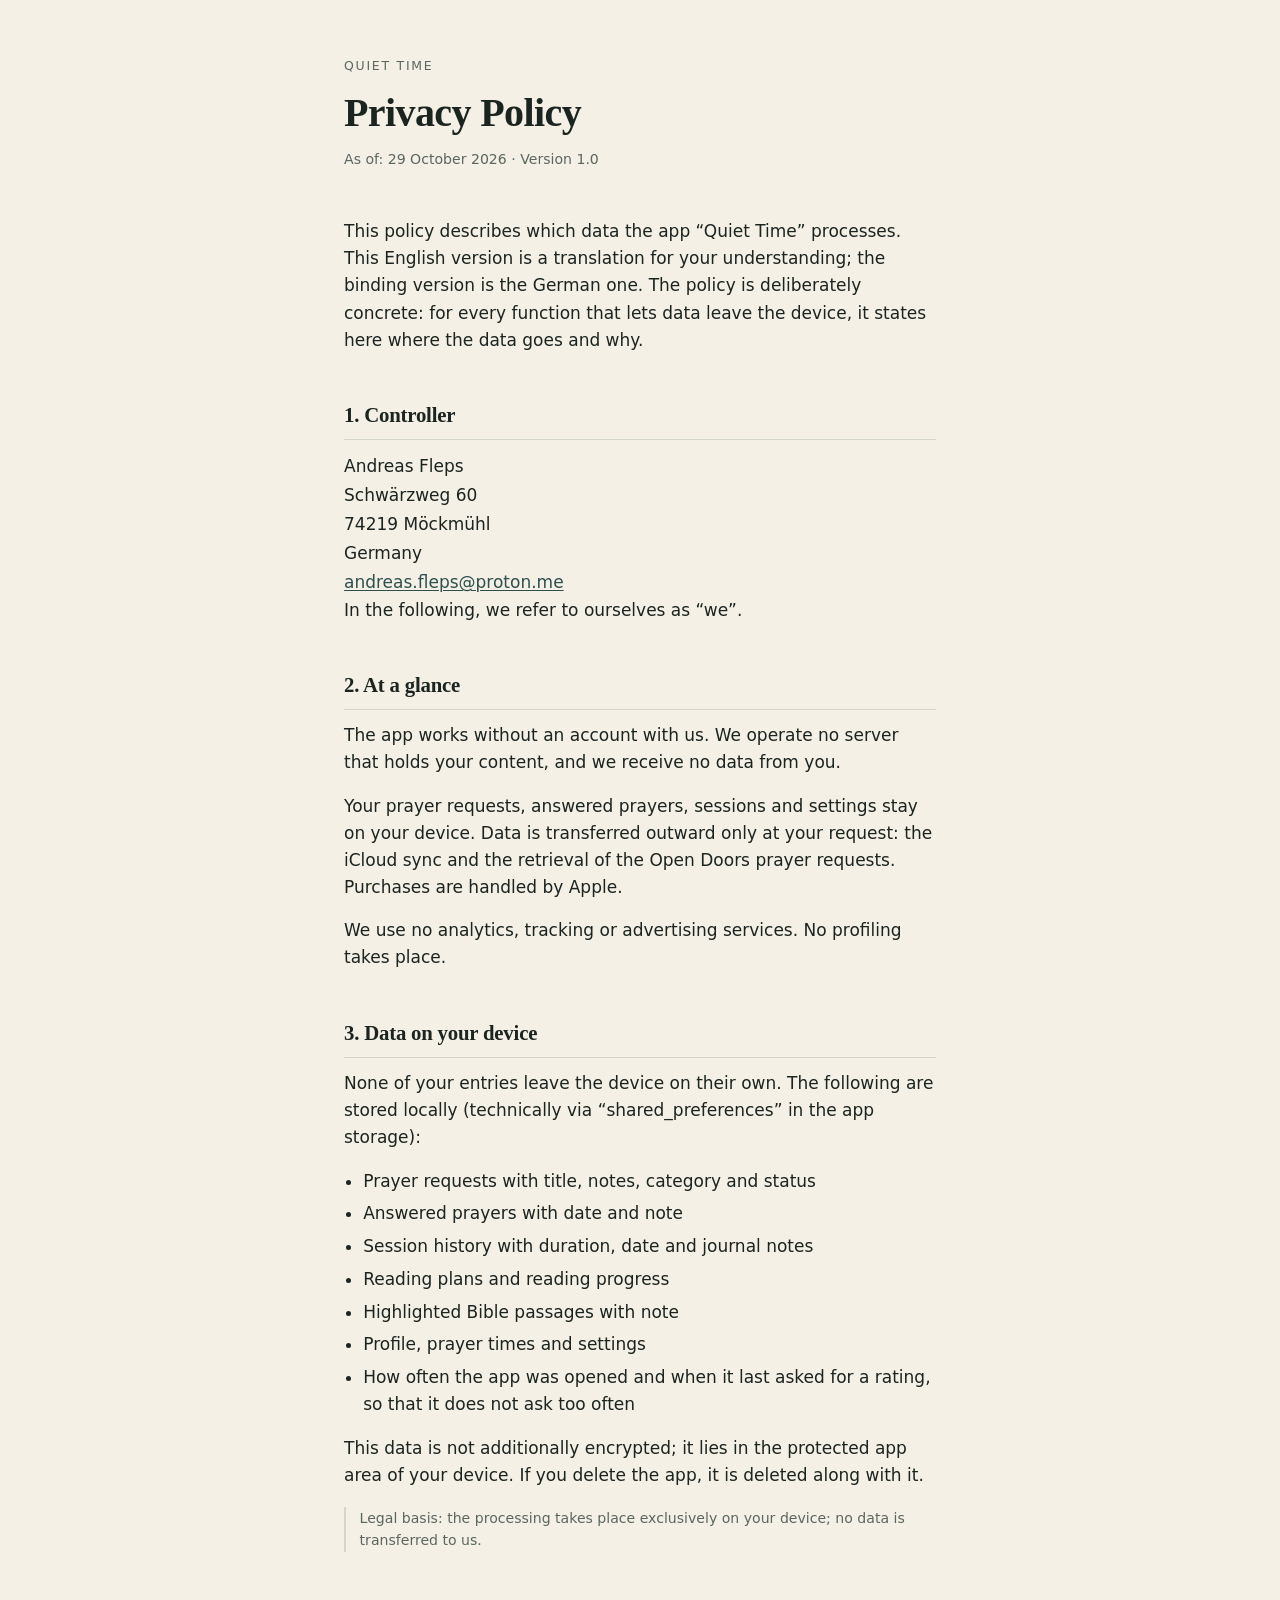
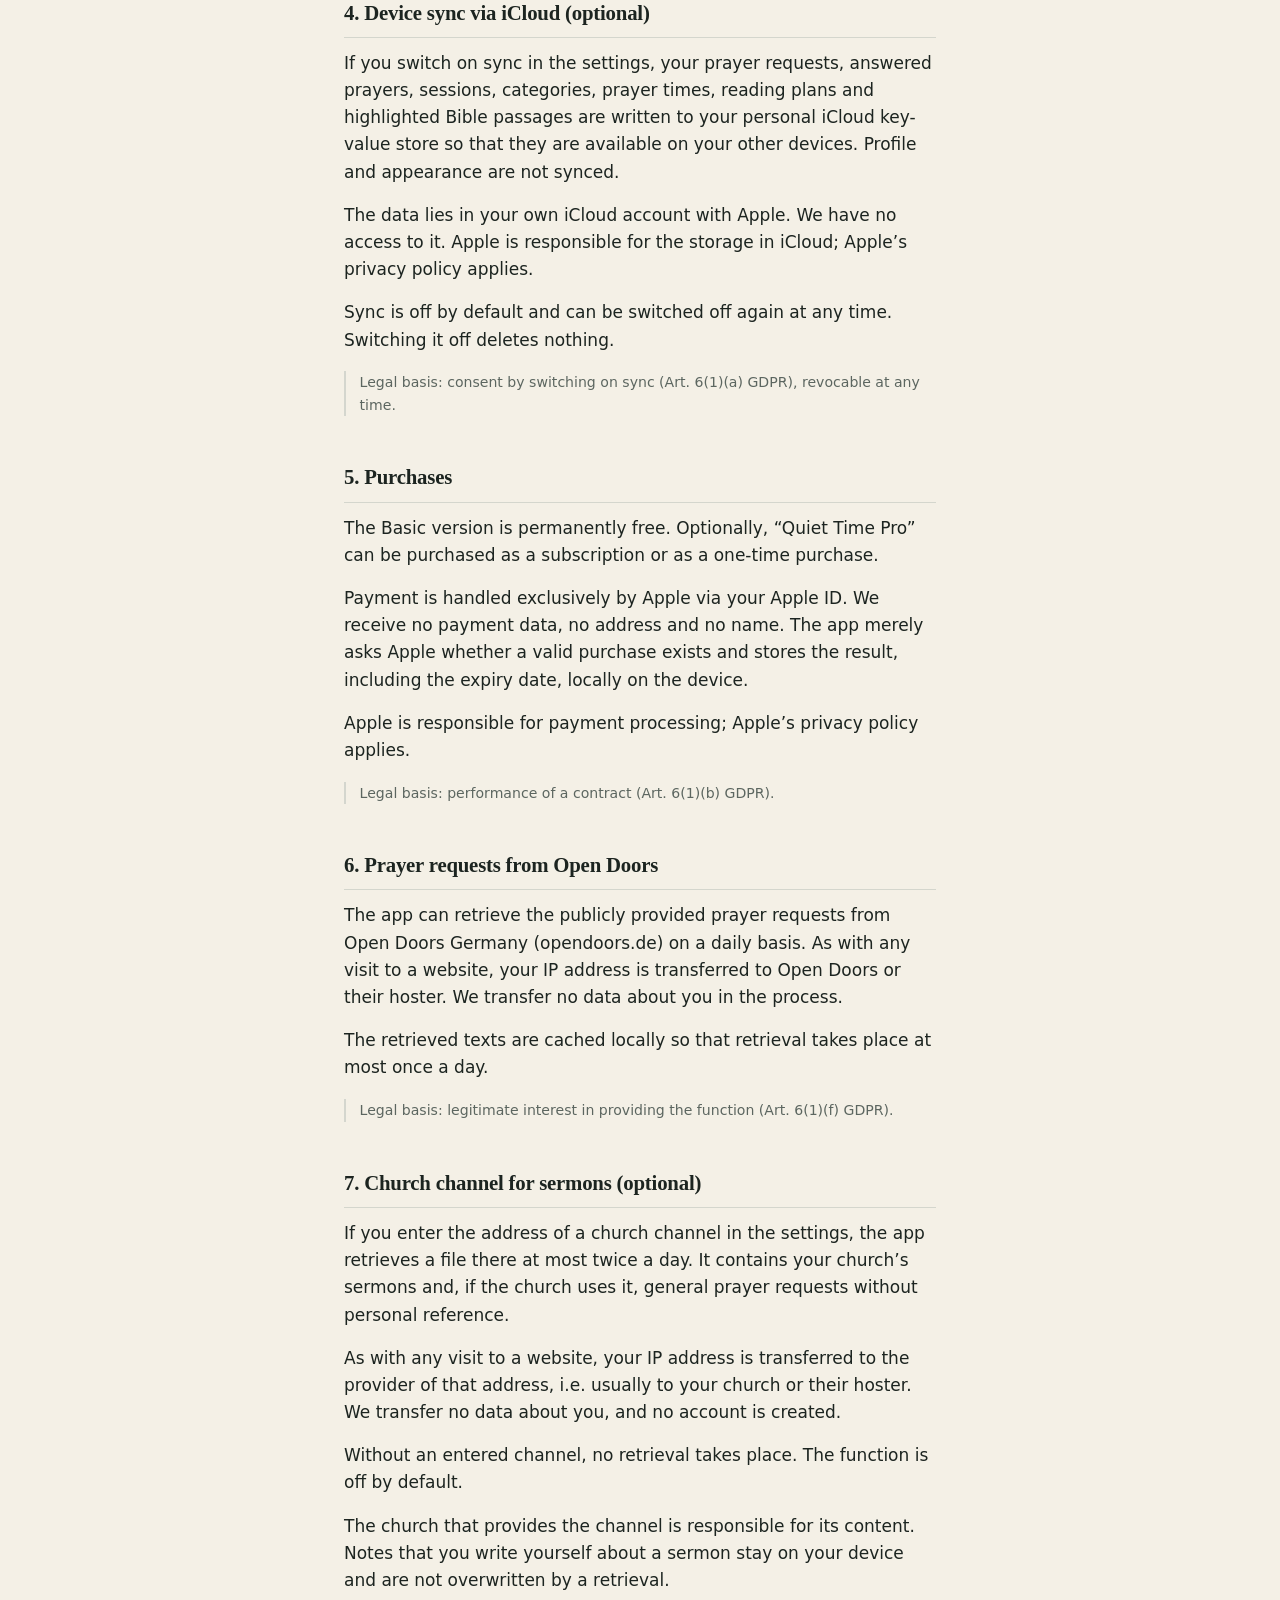
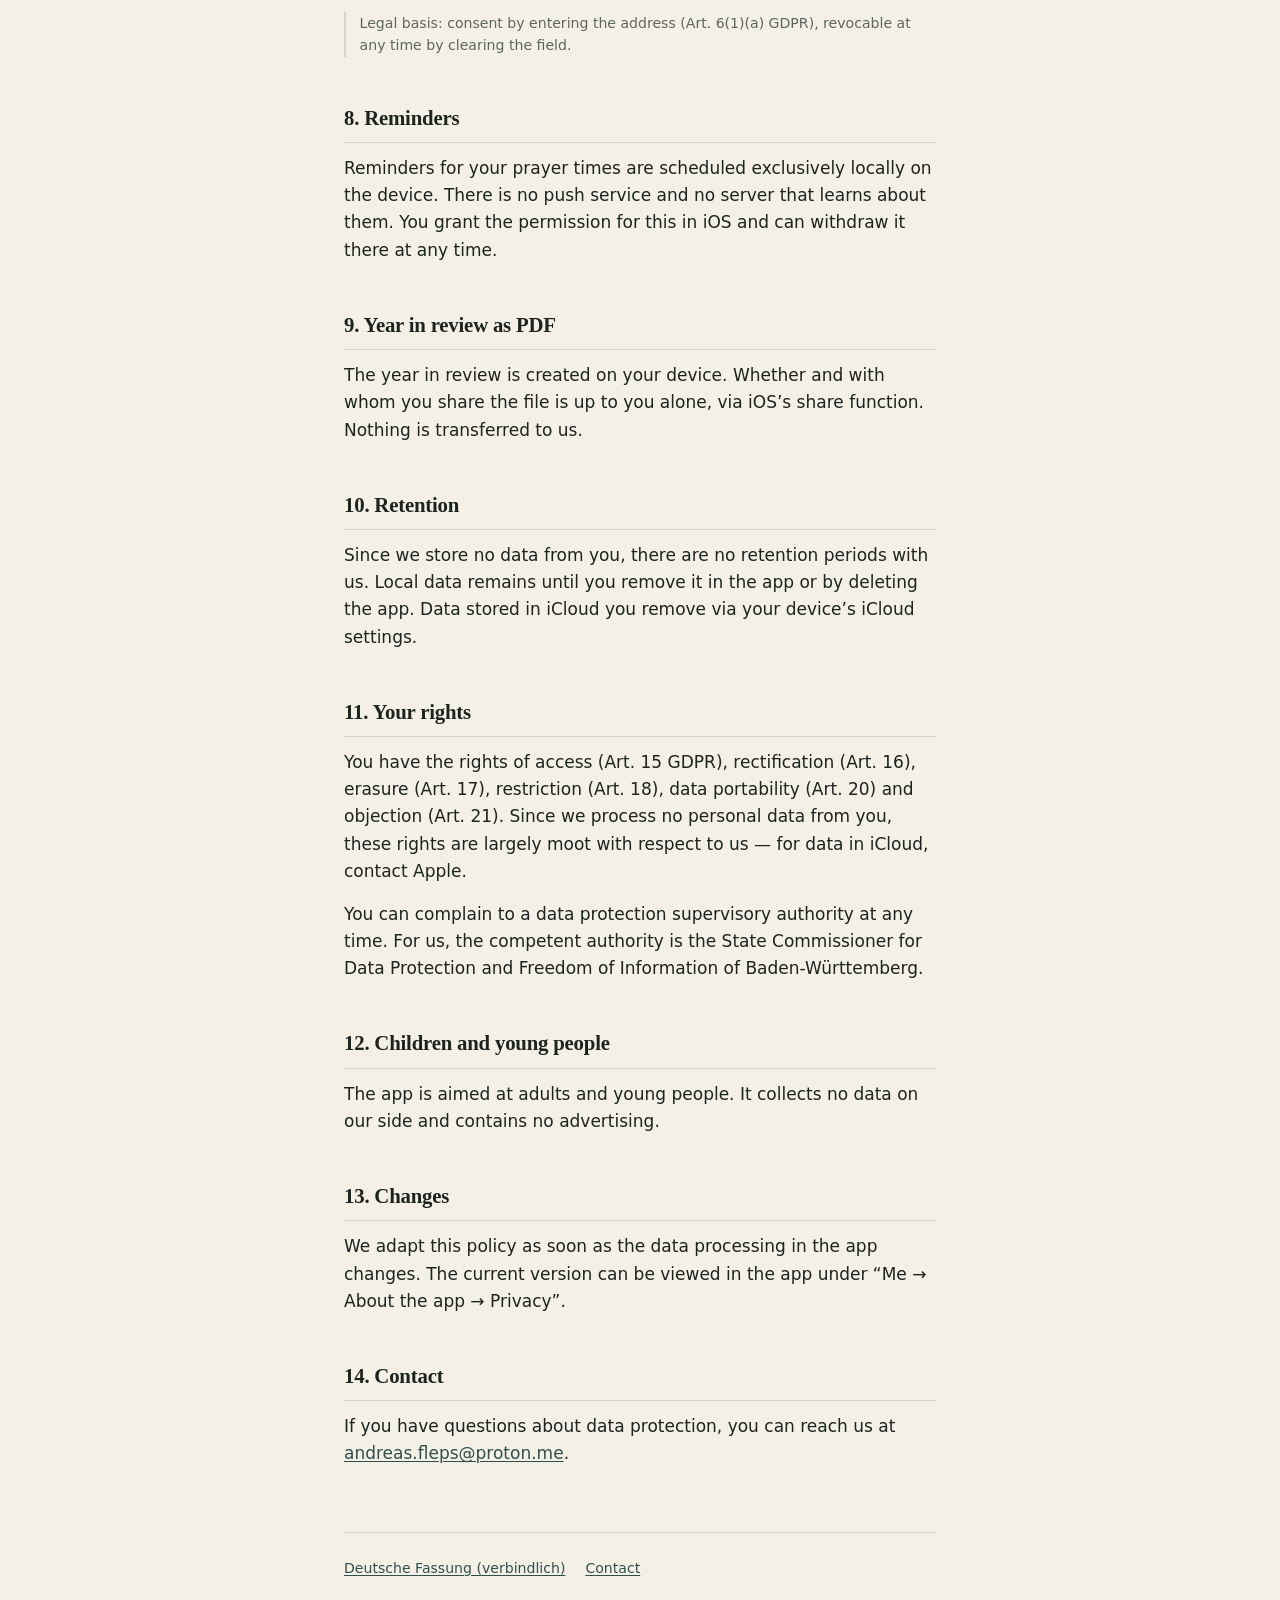
==== datenschutz-en.html @ 93ff6a2a "Datenschutz: englische Fassung, deutsche auf Stand 29. Oktober 2026 Co-Authored-By: Claude Sonnet 5." ====
<!DOCTYPE html>
<html lang="en">
<head>
<meta charset="utf-8">
<meta name="viewport" content="width=device-width, initial-scale=1">
<title>Privacy Policy — Quiet Time</title>
<meta name="description" content="Which data the app Quiet Time processes — and which it does not.">
<link rel="stylesheet" href="stil.css">
</head>
<body>
<div class="huelle">

  <header class="kopf">
    <p class="marke">Quiet Time</p>
    <h1>Privacy Policy</h1>
    <p class="stand">As of: 29 October 2026 · Version 1.0</p>
  </header>

  <p>This policy describes which data the app “Quiet Time” processes. This English version is a translation for your understanding; the binding version is the German one. The policy is deliberately concrete: for every function that lets data leave the device, it states here where the data goes and why.</p>

  <h2>1. Controller</h2>
  <address class="anschrift">
    Andreas Fleps<br>
    Schwärzweg 60<br>
    74219 Möckmühl<br>
    Germany<br>
    <a href="mailto:andreas.fleps@proton.me">andreas.fleps@proton.me</a>
  </address>
  <p>In the following, we refer to ourselves as “we”.</p>

  <h2>2. At a glance</h2>
  <p>The app works without an account with us. We operate no server that holds your content, and we receive no data from you.</p>
  <p>Your prayer requests, answered prayers, sessions and settings stay on your device. Data is transferred outward only at your request: the iCloud sync and the retrieval of the Open Doors prayer requests. Purchases are handled by Apple.</p>
  <p>We use no analytics, tracking or advertising services. No profiling takes place.</p>

  <h2>3. Data on your device</h2>
  <p>None of your entries leave the device on their own. The following are stored locally (technically via “shared_preferences” in the app storage):</p>
  <ul>
    <li>Prayer requests with title, notes, category and status</li>
    <li>Answered prayers with date and note</li>
    <li>Session history with duration, date and journal notes</li>
    <li>Reading plans and reading progress</li>
    <li>Highlighted Bible passages with note</li>
    <li>Profile, prayer times and settings</li>
    <li>How often the app was opened and when it last asked for a rating, so that it does not ask too often</li>
  </ul>
  <p>This data is not additionally encrypted; it lies in the protected app area of your device. If you delete the app, it is deleted along with it.</p>
  <p class="rechtsgrund">Legal basis: the processing takes place exclusively on your device; no data is transferred to us.</p>

  <h2>4. Device sync via iCloud (optional)</h2>
  <p>If you switch on sync in the settings, your prayer requests, answered prayers, sessions, categories, prayer times, reading plans and highlighted Bible passages are written to your personal iCloud key-value store so that they are available on your other devices. Profile and appearance are not synced.</p>
  <p>The data lies in your own iCloud account with Apple. We have no access to it. Apple is responsible for the storage in iCloud; Apple’s privacy policy applies.</p>
  <p>Sync is off by default and can be switched off again at any time. Switching it off deletes nothing.</p>
  <p class="rechtsgrund">Legal basis: consent by switching on sync (Art. 6(1)(a) GDPR), revocable at any time.</p>

  <h2>5. Purchases</h2>
  <p>The Basic version is permanently free. Optionally, “Quiet Time Pro” can be purchased as a subscription or as a one-time purchase.</p>
  <p>Payment is handled exclusively by Apple via your Apple ID. We receive no payment data, no address and no name. The app merely asks Apple whether a valid purchase exists and stores the result, including the expiry date, locally on the device.</p>
  <p>Apple is responsible for payment processing; Apple’s privacy policy applies.</p>
  <p class="rechtsgrund">Legal basis: performance of a contract (Art. 6(1)(b) GDPR).</p>

  <h2>6. Prayer requests from Open Doors</h2>
  <p>The app can retrieve the publicly provided prayer requests from Open Doors Germany (opendoors.de) on a daily basis. As with any visit to a website, your IP address is transferred to Open Doors or their hoster. We transfer no data about you in the process.</p>
  <p>The retrieved texts are cached locally so that retrieval takes place at most once a day.</p>
  <p class="rechtsgrund">Legal basis: legitimate interest in providing the function (Art. 6(1)(f) GDPR).</p>

  <h2>7. Church channel for sermons (optional)</h2>
  <p>If you enter the address of a church channel in the settings, the app retrieves a file there at most twice a day. It contains your church’s sermons and, if the church uses it, general prayer requests without personal reference.</p>
  <p>As with any visit to a website, your IP address is transferred to the provider of that address, i.e. usually to your church or their hoster. We transfer no data about you, and no account is created.</p>
  <p>Without an entered channel, no retrieval takes place. The function is off by default.</p>
  <p>The church that provides the channel is responsible for its content. Notes that you write yourself about a sermon stay on your device and are not overwritten by a retrieval.</p>
  <p class="rechtsgrund">Legal basis: consent by entering the address (Art. 6(1)(a) GDPR), revocable at any time by clearing the field.</p>

  <h2>8. Reminders</h2>
  <p>Reminders for your prayer times are scheduled exclusively locally on the device. There is no push service and no server that learns about them. You grant the permission for this in iOS and can withdraw it there at any time.</p>

  <h2>9. Year in review as PDF</h2>
  <p>The year in review is created on your device. Whether and with whom you share the file is up to you alone, via iOS’s share function. Nothing is transferred to us.</p>

  <h2>10. Retention</h2>
  <p>Since we store no data from you, there are no retention periods with us. Local data remains until you remove it in the app or by deleting the app. Data stored in iCloud you remove via your device’s iCloud settings.</p>

  <h2>11. Your rights</h2>
  <p>You have the rights of access (Art. 15 GDPR), rectification (Art. 16), erasure (Art. 17), restriction (Art. 18), data portability (Art. 20) and objection (Art. 21). Since we process no personal data from you, these rights are largely moot with respect to us — for data in iCloud, contact Apple.</p>
  <p>You can complain to a data protection supervisory authority at any time. For us, the competent authority is the State Commissioner for Data Protection and Freedom of Information of Baden-Württemberg.</p>

  <h2>12. Children and young people</h2>
  <p>The app is aimed at adults and young people. It collects no data on our side and contains no advertising.</p>

  <h2>13. Changes</h2>
  <p>We adapt this policy as soon as the data processing in the app changes. The current version can be viewed in the app under “Me → About the app → Privacy”.</p>

  <h2>14. Contact</h2>
  <p>If you have questions about data protection, you can reach us at <a href="mailto:andreas.fleps@proton.me">andreas.fleps@proton.me</a>.</p>

  <footer class="fuss">
    <a href="datenschutz.html">Deutsche Fassung (verbindlich)</a>
    <a href="mailto:andreas.fleps@proton.me">Contact</a>
  </footer>

</div>
</body>
</html>
---- stil.css ----
/* Farben und Typografie der App „Stille Zeit" —
   Schiefergrün, Sandton, warmes Gold. */

:root {
  --sand: #f4f0e6;
  --karte: #ffffff;
  --tinte: #1c2420;
  --tinte-leise: #5c6660;
  --schiefer: #2f4f4f;
  --gold: #a8863f;
  --linie: rgba(47, 79, 79, 0.16);
  --linie-zart: rgba(47, 79, 79, 0.08);
}

@media (prefers-color-scheme: dark) {
  :root {
    --sand: #141a18;
    --karte: #1e2624;
    --tinte: #e8e4d9;
    --tinte-leise: #9aa49e;
    --schiefer: #8fb3a8;
    --gold: #c4a35a;
    --linie: rgba(143, 179, 168, 0.22);
    --linie-zart: rgba(143, 179, 168, 0.1);
  }
}

* {
  box-sizing: border-box;
}

body {
  margin: 0;
  padding: 0;
  background: var(--sand);
  color: var(--tinte);
  font-family: system-ui, -apple-system, "Segoe UI", Roboto, sans-serif;
  font-size: 17px;
  line-height: 1.6;
  -webkit-font-smoothing: antialiased;
}

.huelle {
  max-width: 40rem;
  margin: 0 auto;
  padding: 3.5rem 1.5rem 5rem;
}

/* ── Kopf ── */

.kopf {
  margin-bottom: 3rem;
}

.marke {
  font-size: 0.78rem;
  letter-spacing: 0.14em;
  text-transform: uppercase;
  color: var(--tinte-leise);
  margin: 0 0 0.9rem;
}

h1 {
  font-family: ui-serif, Georgia, "Times New Roman", serif;
  font-size: clamp(1.9rem, 5vw, 2.5rem);
  font-weight: 600;
  letter-spacing: -0.015em;
  line-height: 1.15;
  text-wrap: balance;
  margin: 0 0 0.7rem;
}

.stand {
  font-size: 0.88rem;
  color: var(--tinte-leise);
  margin: 0;
}

.vorspann {
  font-size: 1.05rem;
  color: var(--tinte-leise);
  margin: 0;
}

/* ── Text ── */

h2 {
  font-family: ui-serif, Georgia, "Times New Roman", serif;
  font-size: 1.3rem;
  font-weight: 600;
  letter-spacing: -0.01em;
  margin: 2.75rem 0 0.75rem;
  padding-bottom: 0.5rem;
  border-bottom: 1px solid var(--linie);
}

h3 {
  font-size: 1.02rem;
  font-weight: 600;
  margin: 1.9rem 0 0.4rem;
}

p {
  margin: 0 0 1rem;
}

ul {
  margin: 0 0 1rem;
  padding-left: 1.2rem;
}

li {
  margin-bottom: 0.35rem;
}

a {
  color: var(--schiefer);
  text-decoration-thickness: 1px;
  text-underline-offset: 2px;
}

a:hover {
  color: var(--gold);
}

a:focus-visible {
  outline: 2px solid var(--gold);
  outline-offset: 2px;
  border-radius: 2px;
}

.anschrift {
  font-style: normal;
  line-height: 1.7;
}

/* ── Karten und Hinweise ── */

.karte {
  background: var(--karte);
  border: 1px solid var(--linie);
  border-radius: 12px;
  padding: 1.25rem 1.4rem;
  margin: 1.5rem 0;
}

.karte p:last-child {
  margin-bottom: 0;
}

.rechtsgrund {
  font-size: 0.88rem;
  color: var(--tinte-leise);
  border-left: 2px solid var(--linie);
  padding-left: 0.85rem;
  margin: 1.1rem 0 1.5rem;
}

/* ── Fuß ── */

.fuss {
  margin-top: 4rem;
  padding-top: 1.5rem;
  border-top: 1px solid var(--linie);
  font-size: 0.88rem;
  color: var(--tinte-leise);
  display: flex;
  gap: 1.25rem;
  flex-wrap: wrap;
}
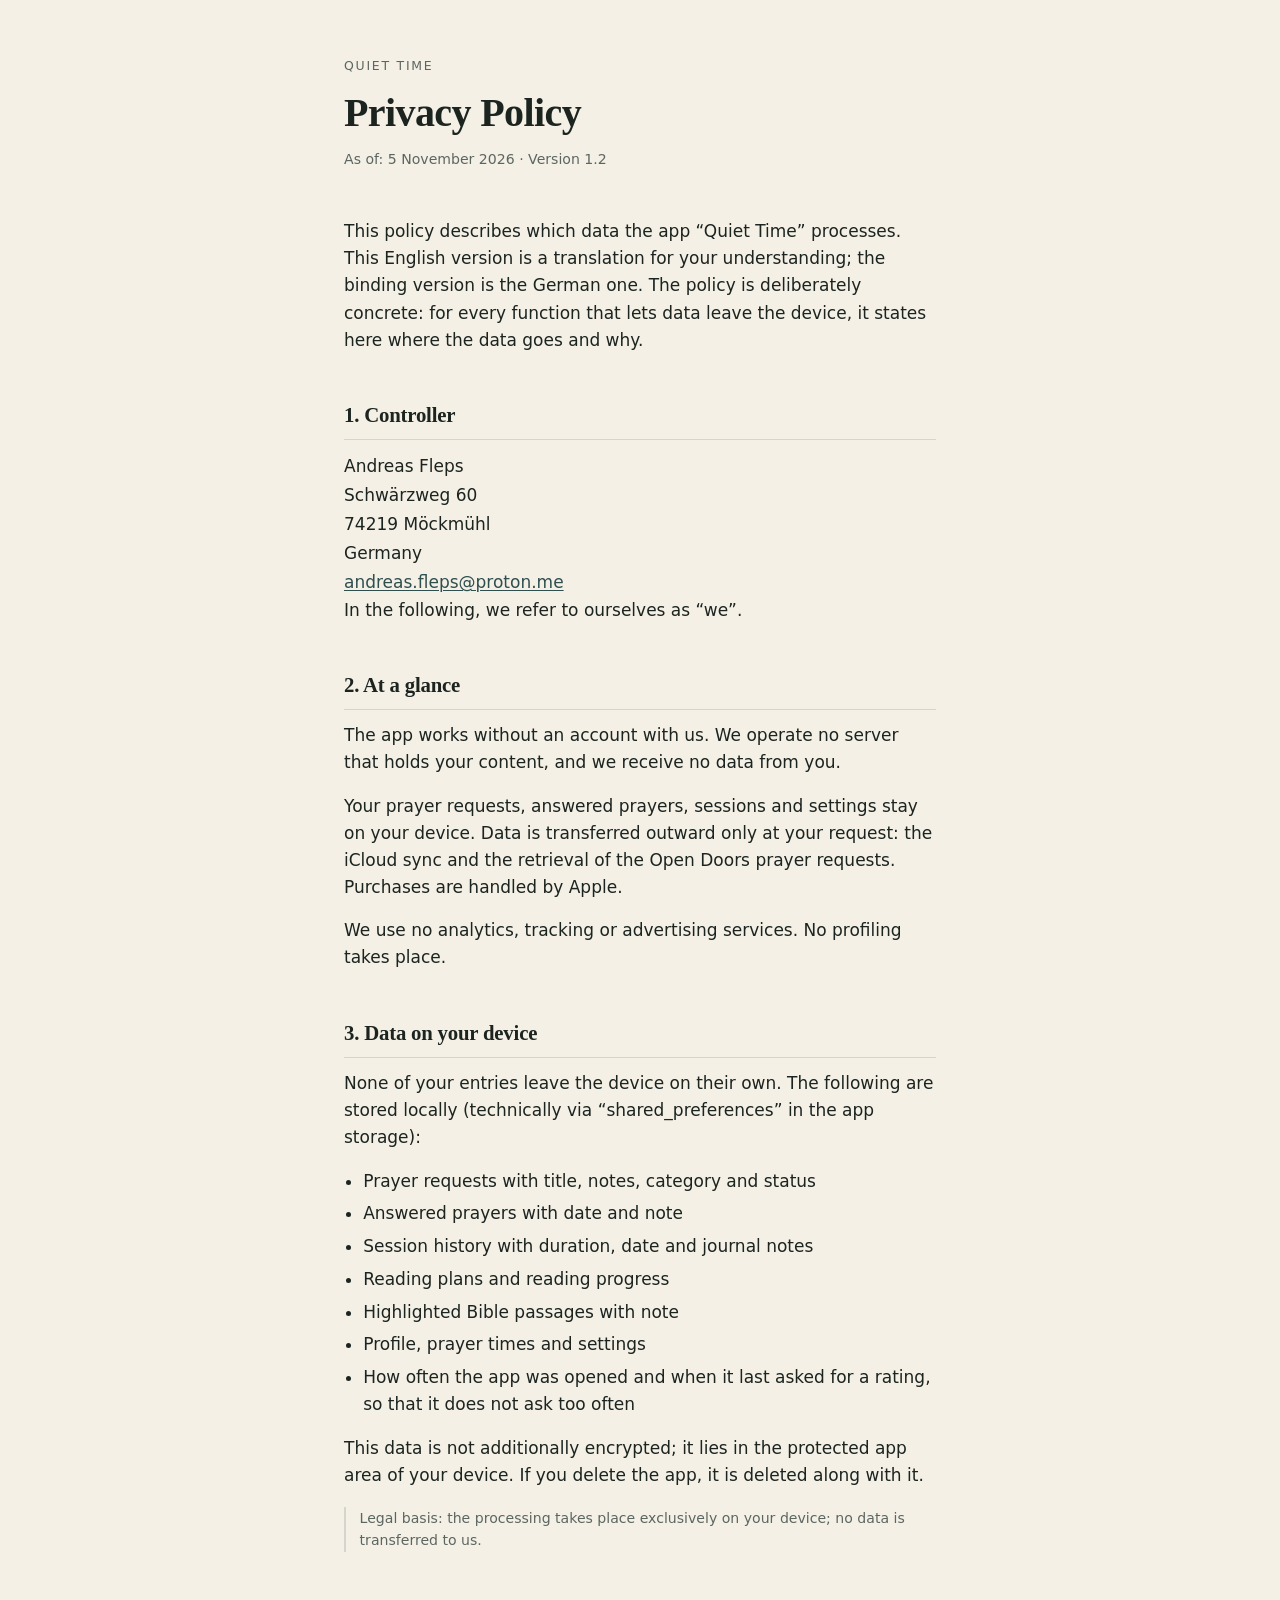
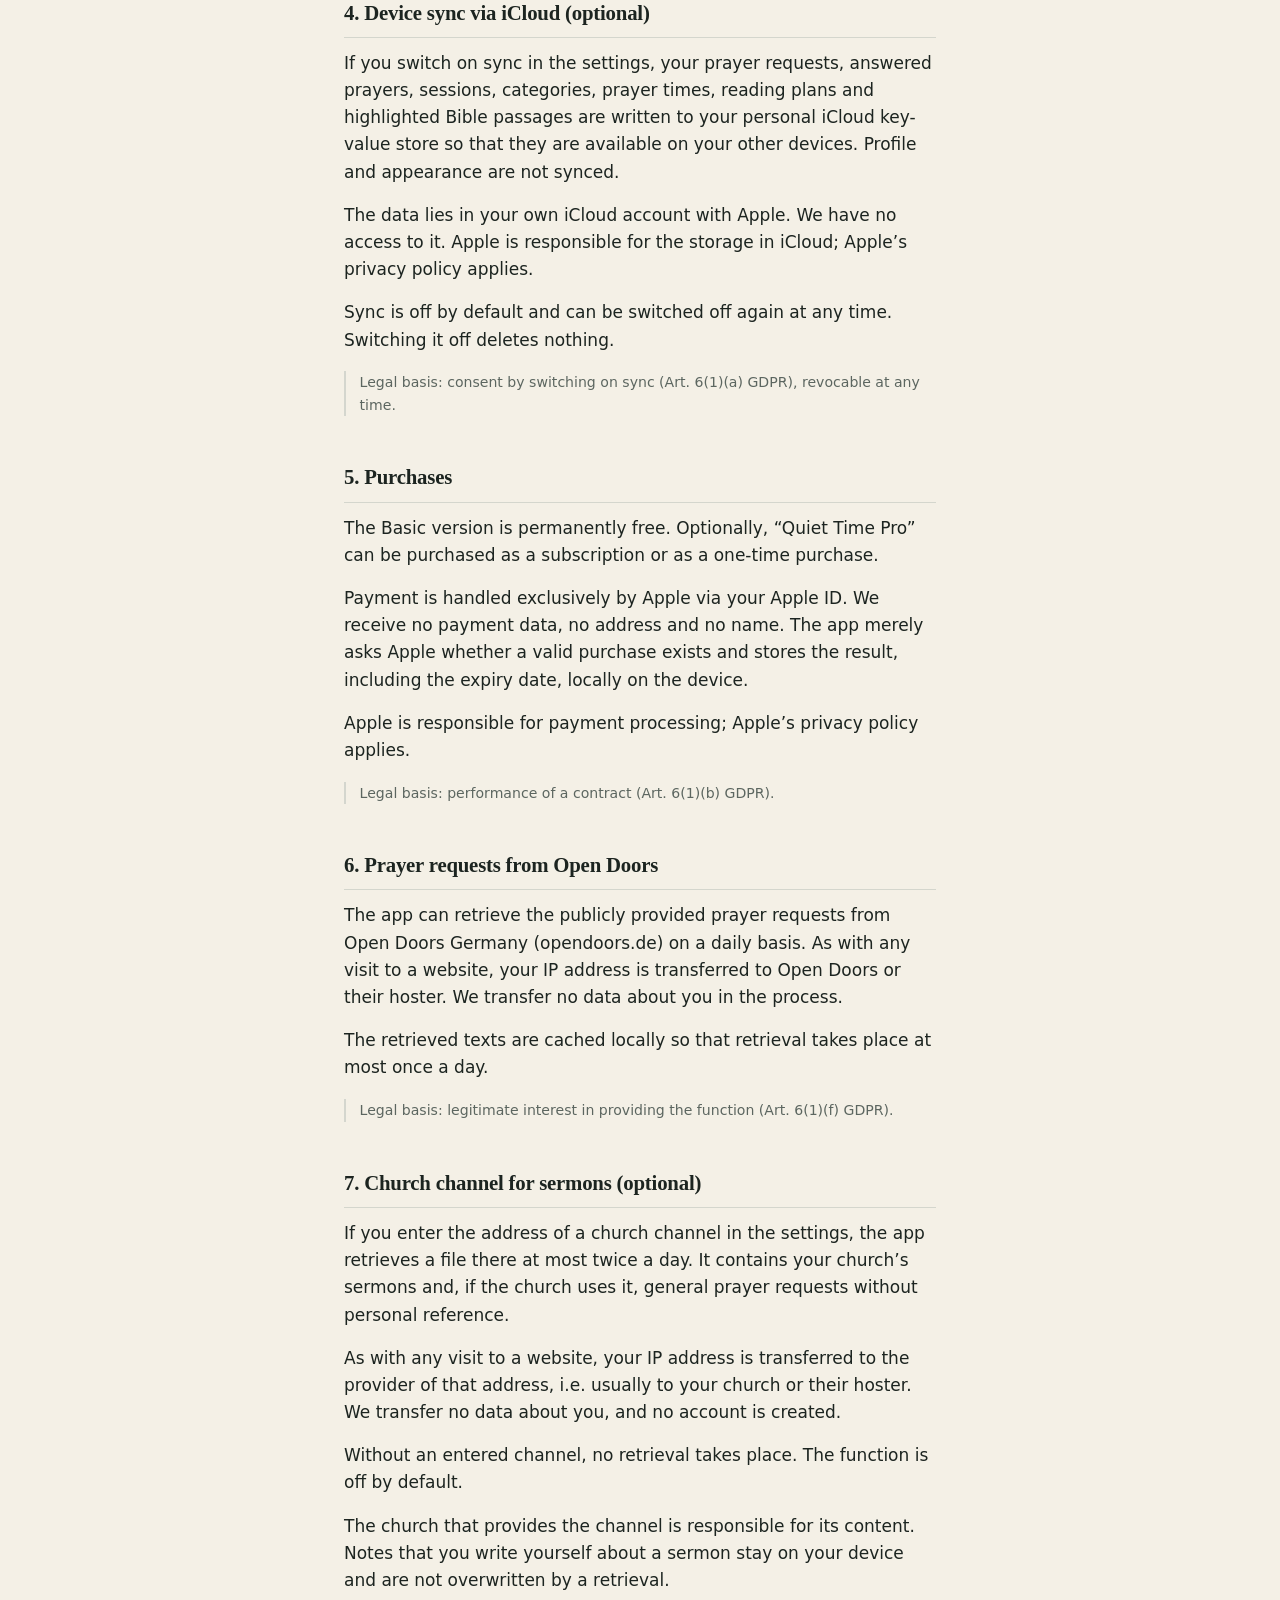
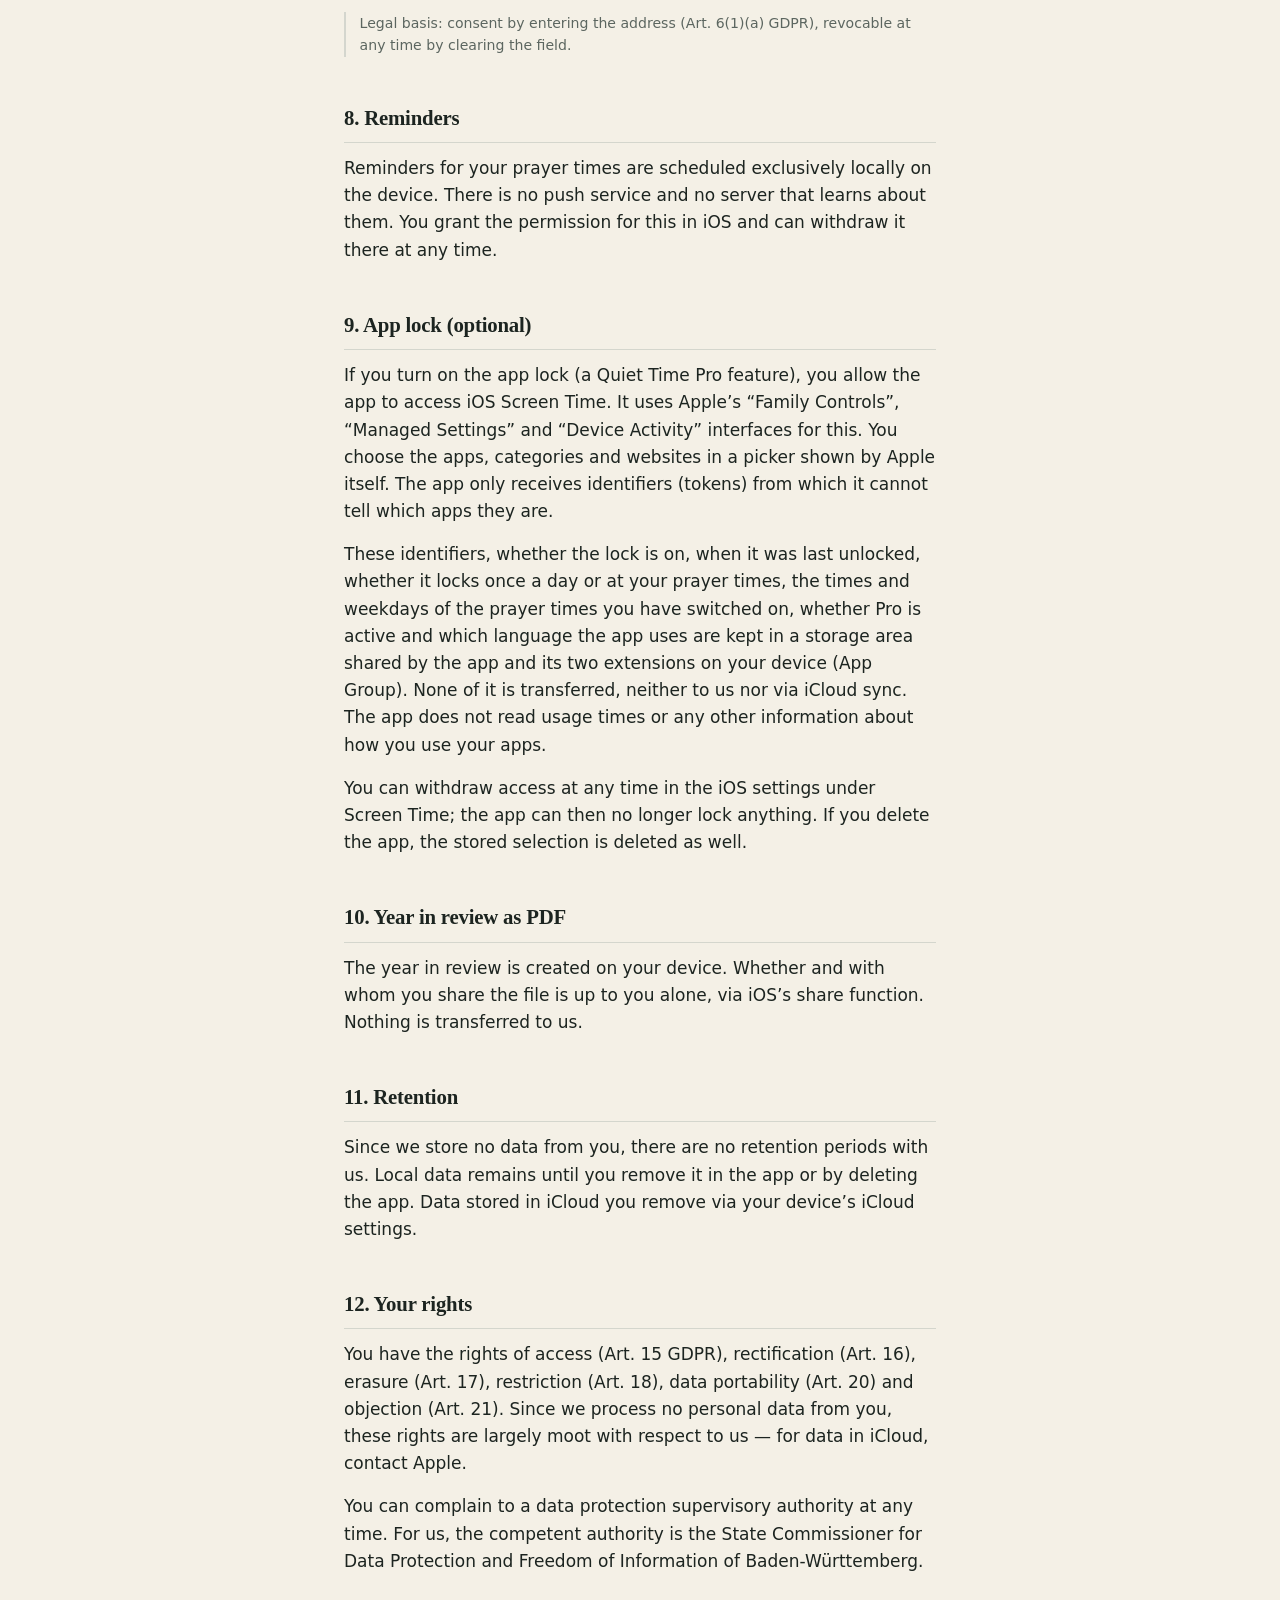
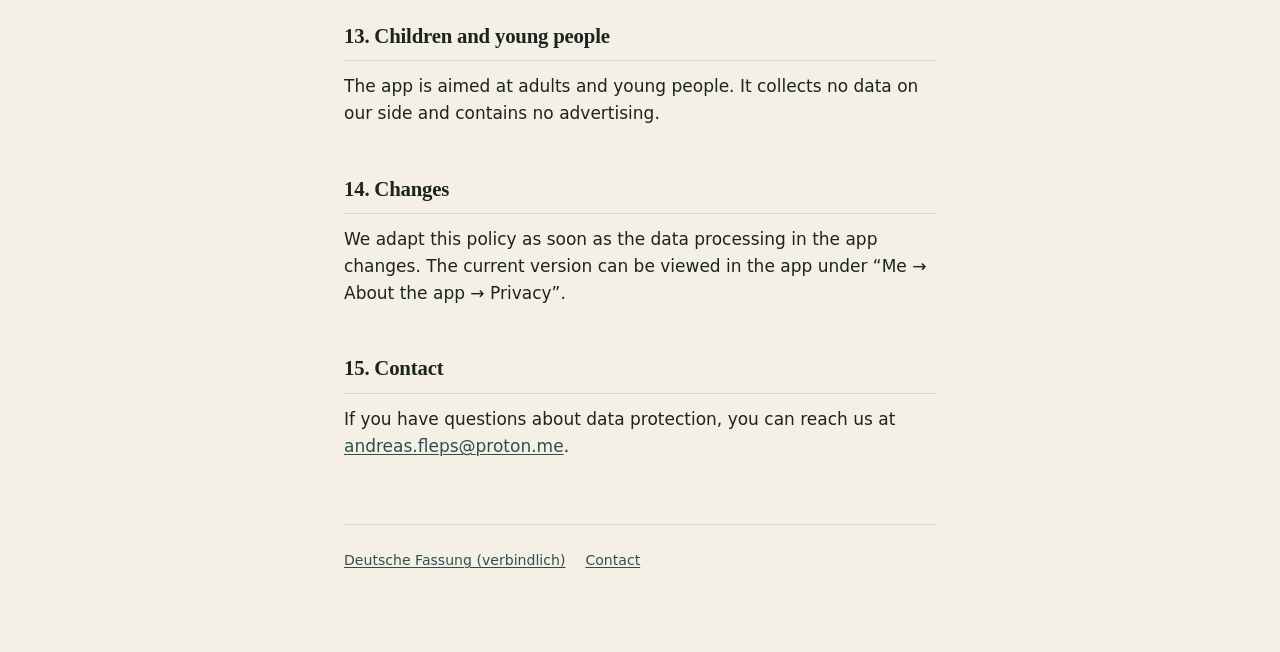
==== commit 56b6f8cb: "Datenschutz Fassung 1.2: App-Sperre und Sperre zu Gebetszeiten Co-Authored-By: Claude Opus 5.5 <nore" ====
--- a/datenschutz-en.html
+++ b/datenschutz-en.html
@@ -13,7 +13,7 @@
   <header class="kopf">
     <p class="marke">Quiet Time</p>
     <h1>Privacy Policy</h1>
-    <p class="stand">As of: 29 October 2026 · Version 1.0</p>
+    <p class="stand">As of: 5 November 2026 · Version 1.2</p>
   </header>
 
   <p>This policy describes which data the app “Quiet Time” processes. This English version is a translation for your understanding; the binding version is the German one. The policy is deliberately concrete: for every function that lets data leave the device, it states here where the data goes and why.</p>
@@ -74,23 +74,28 @@
   <h2>8. Reminders</h2>
   <p>Reminders for your prayer times are scheduled exclusively locally on the device. There is no push service and no server that learns about them. You grant the permission for this in iOS and can withdraw it there at any time.</p>
 
-  <h2>9. Year in review as PDF</h2>
+  <h2>9. App lock (optional)</h2>
+  <p>If you turn on the app lock (a Quiet Time Pro feature), you allow the app to access iOS Screen Time. It uses Apple’s “Family Controls”, “Managed Settings” and “Device Activity” interfaces for this. You choose the apps, categories and websites in a picker shown by Apple itself. The app only receives identifiers (tokens) from which it cannot tell which apps they are.</p>
+  <p>These identifiers, whether the lock is on, when it was last unlocked, whether it locks once a day or at your prayer times, the times and weekdays of the prayer times you have switched on, whether Pro is active and which language the app uses are kept in a storage area shared by the app and its two extensions on your device (App Group). None of it is transferred, neither to us nor via iCloud sync. The app does not read usage times or any other information about how you use your apps.</p>
+  <p>You can withdraw access at any time in the iOS settings under Screen Time; the app can then no longer lock anything. If you delete the app, the stored selection is deleted as well.</p>
+
+  <h2>10. Year in review as PDF</h2>
   <p>The year in review is created on your device. Whether and with whom you share the file is up to you alone, via iOS’s share function. Nothing is transferred to us.</p>
 
-  <h2>10. Retention</h2>
+  <h2>11. Retention</h2>
   <p>Since we store no data from you, there are no retention periods with us. Local data remains until you remove it in the app or by deleting the app. Data stored in iCloud you remove via your device’s iCloud settings.</p>
 
-  <h2>11. Your rights</h2>
+  <h2>12. Your rights</h2>
   <p>You have the rights of access (Art. 15 GDPR), rectification (Art. 16), erasure (Art. 17), restriction (Art. 18), data portability (Art. 20) and objection (Art. 21). Since we process no personal data from you, these rights are largely moot with respect to us — for data in iCloud, contact Apple.</p>
   <p>You can complain to a data protection supervisory authority at any time. For us, the competent authority is the State Commissioner for Data Protection and Freedom of Information of Baden-Württemberg.</p>
 
-  <h2>12. Children and young people</h2>
+  <h2>13. Children and young people</h2>
   <p>The app is aimed at adults and young people. It collects no data on our side and contains no advertising.</p>
 
-  <h2>13. Changes</h2>
+  <h2>14. Changes</h2>
   <p>We adapt this policy as soon as the data processing in the app changes. The current version can be viewed in the app under “Me → About the app → Privacy”.</p>
 
-  <h2>14. Contact</h2>
+  <h2>15. Contact</h2>
   <p>If you have questions about data protection, you can reach us at <a href="mailto:andreas.fleps@proton.me">andreas.fleps@proton.me</a>.</p>
 
   <footer class="fuss">
